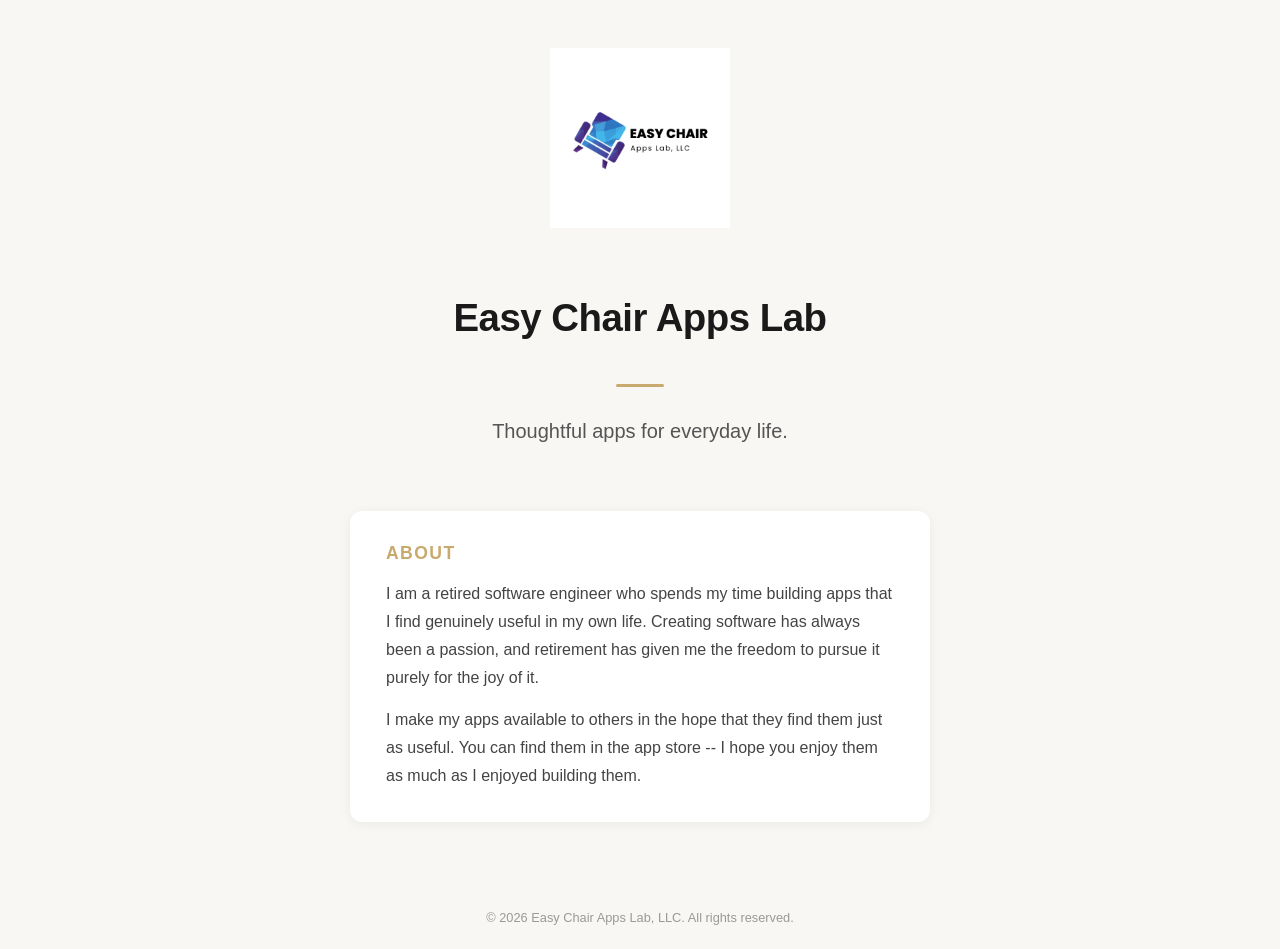
==== index.html @ c56d4b53 "feat: initial single-page company site" ====
<!DOCTYPE html>
<html lang="en">
<head>
  <meta charset="UTF-8" />
  <meta name="viewport" content="width=device-width, initial-scale=1.0" />
  <meta name="description" content="Easy Chair Apps Lab -- Thoughtful apps for everyday life." />
  <title>Easy Chair Apps Lab</title>
  <style>
    *, *::before, *::after {
      box-sizing: border-box;
      margin: 0;
      padding: 0;
    }

    body {
      font-family: -apple-system, BlinkMacSystemFont, "Segoe UI", Roboto, Helvetica, Arial, sans-serif;
      background-color: #f9f7f4;
      color: #2c2c2c;
      min-height: 100vh;
      display: flex;
      flex-direction: column;
    }

    header {
      padding: 3rem 1.5rem 2rem;
      text-align: center;
    }

    header img {
      max-width: 180px;
      width: 100%;
      height: auto;
    }

    main {
      flex: 1;
      display: flex;
      flex-direction: column;
      align-items: center;
      justify-content: center;
      text-align: center;
      padding: 2rem 1.5rem 4rem;
    }

    h1 {
      font-size: clamp(1.6rem, 4vw, 2.4rem);
      font-weight: 700;
      letter-spacing: -0.5px;
      color: #1a1a1a;
      margin-bottom: 1rem;
    }

    .tagline {
      font-size: clamp(1rem, 2.5vw, 1.25rem);
      color: #555;
      max-width: 480px;
      line-height: 1.6;
    }

    .divider {
      width: 48px;
      height: 3px;
      background-color: #c8a96e;
      border-radius: 2px;
      margin: 1.75rem auto;
    }

    .about {
      margin-top: 4rem;
      max-width: 580px;
      text-align: left;
      background: #fff;
      border-radius: 12px;
      padding: 2rem 2.25rem;
      box-shadow: 0 2px 12px rgba(0,0,0,0.06);
    }

    .about h2 {
      font-size: 1.1rem;
      font-weight: 700;
      text-transform: uppercase;
      letter-spacing: 0.08em;
      color: #c8a96e;
      margin-bottom: 1rem;
    }

    .about p {
      font-size: 1rem;
      color: #444;
      line-height: 1.75;
    }

    .about p + p {
      margin-top: 0.85rem;
    }

    footer {
      text-align: center;
      padding: 1.5rem;
      font-size: 0.8rem;
      color: #999;
    }
  </style>
</head>
<body>

  <header>
    <img src="logo.png" alt="Easy Chair Apps Lab logo" />
  </header>

  <main>
    <h1>Easy Chair Apps Lab</h1>
    <div class="divider"></div>
    <p class="tagline">Thoughtful apps for everyday life.</p>

    <div class="about">
      <h2>About</h2>
      <p>I am a retired software engineer who spends my time building apps that I find genuinely
         useful in my own life. Creating software has always been a passion, and retirement
         has given me the freedom to pursue it purely for the joy of it.</p>
      <p>I make my apps available to others in the hope that they find them just as useful.
         You can find them in the app store -- I hope you enjoy them as much as I enjoyed
         building them.</p>
    </div>
  </main>

  <footer>
    <p>&copy; 2026 Easy Chair Apps Lab, LLC. All rights reserved.</p>
  </footer>

</body>
</html>
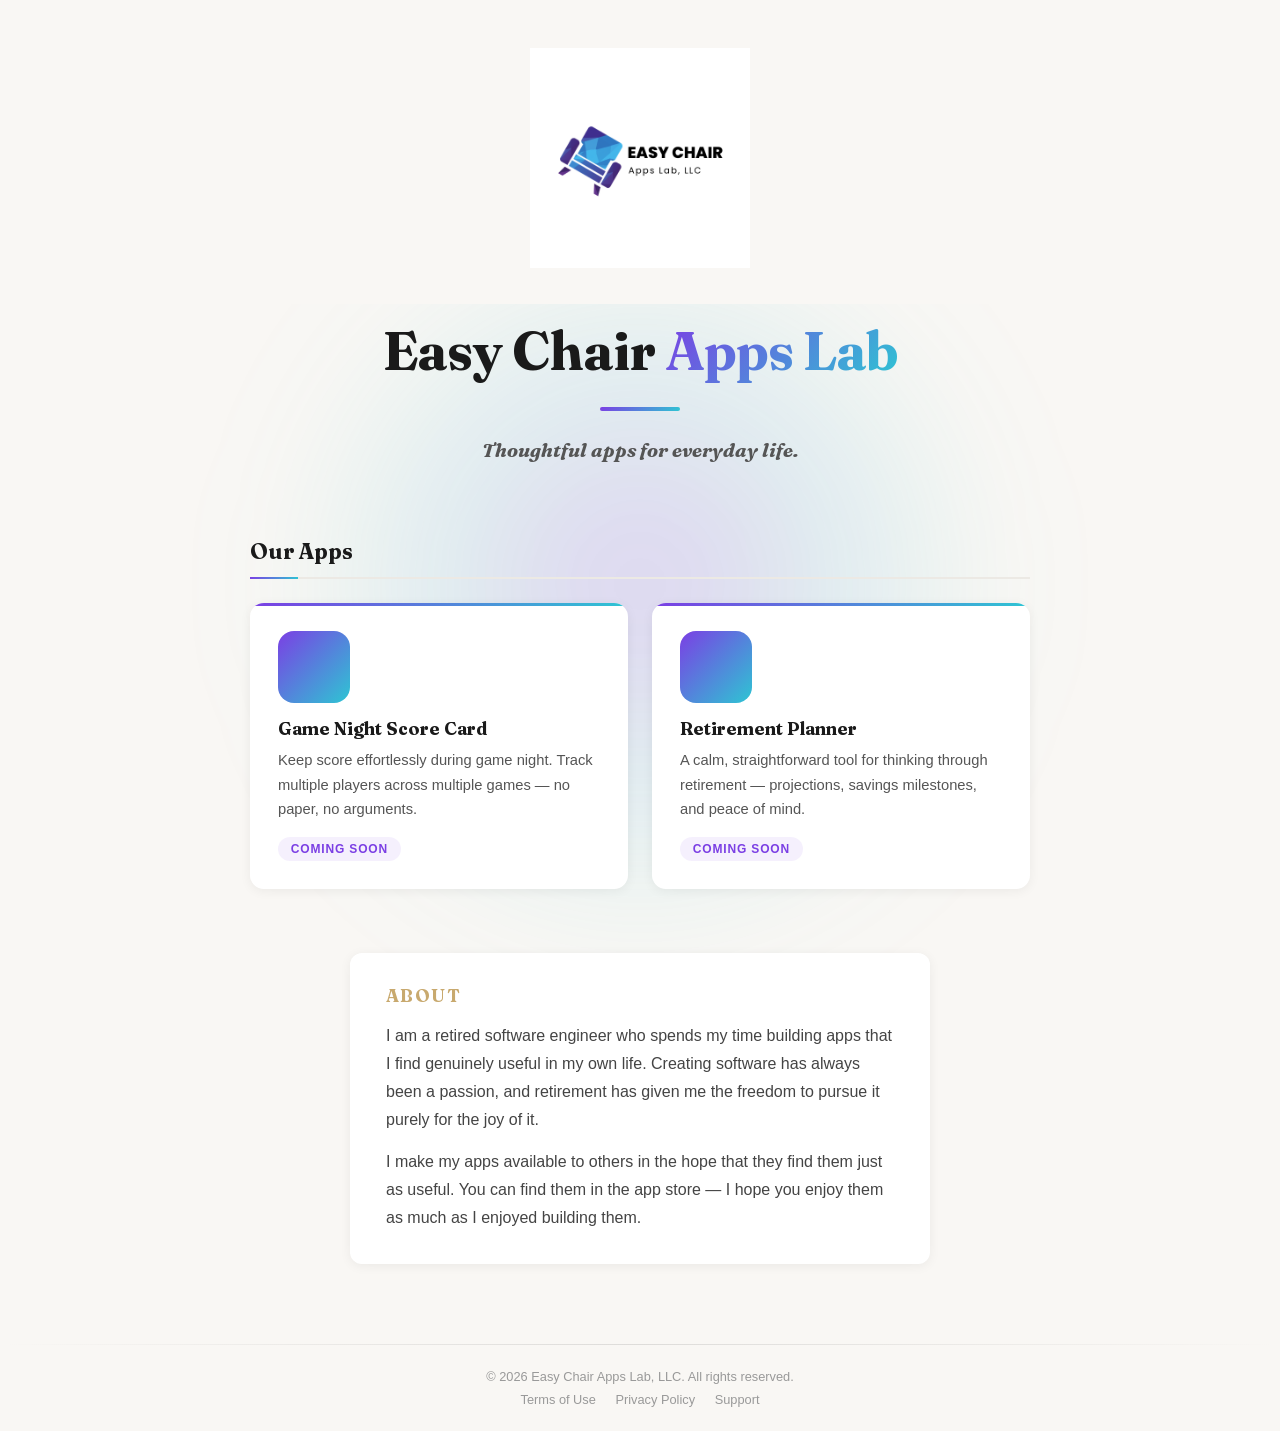
==== commit 28620c2f: "Merge pull request #2 from fksimon-apps/feat/visual-refresh Visual refresh: shared CSS, Fraunces fon" ====
--- a/index.html
+++ b/index.html
@@ -5,113 +5,42 @@
   <meta name="viewport" content="width=device-width, initial-scale=1.0" />
   <meta name="description" content="Easy Chair Apps Lab -- Thoughtful apps for everyday life." />
   <title>Easy Chair Apps Lab</title>
-  <style>
-    *, *::before, *::after {
-      box-sizing: border-box;
-      margin: 0;
-      padding: 0;
-    }
-
-    body {
-      font-family: -apple-system, BlinkMacSystemFont, "Segoe UI", Roboto, Helvetica, Arial, sans-serif;
-      background-color: #f9f7f4;
-      color: #2c2c2c;
-      min-height: 100vh;
-      display: flex;
-      flex-direction: column;
-    }
-
-    header {
-      padding: 3rem 1.5rem 2rem;
-      text-align: center;
-    }
-
-    header img {
-      max-width: 180px;
-      width: 100%;
-      height: auto;
-    }
-
-    main {
-      flex: 1;
-      display: flex;
-      flex-direction: column;
-      align-items: center;
-      justify-content: center;
-      text-align: center;
-      padding: 2rem 1.5rem 4rem;
-    }
-
-    h1 {
-      font-size: clamp(1.6rem, 4vw, 2.4rem);
-      font-weight: 700;
-      letter-spacing: -0.5px;
-      color: #1a1a1a;
-      margin-bottom: 1rem;
-    }
-
-    .tagline {
-      font-size: clamp(1rem, 2.5vw, 1.25rem);
-      color: #555;
-      max-width: 480px;
-      line-height: 1.6;
-    }
-
-    .divider {
-      width: 48px;
-      height: 3px;
-      background-color: #c8a96e;
-      border-radius: 2px;
-      margin: 1.75rem auto;
-    }
-
-    .about {
-      margin-top: 4rem;
-      max-width: 580px;
-      text-align: left;
-      background: #fff;
-      border-radius: 12px;
-      padding: 2rem 2.25rem;
-      box-shadow: 0 2px 12px rgba(0,0,0,0.06);
-    }
-
-    .about h2 {
-      font-size: 1.1rem;
-      font-weight: 700;
-      text-transform: uppercase;
-      letter-spacing: 0.08em;
-      color: #c8a96e;
-      margin-bottom: 1rem;
-    }
-
-    .about p {
-      font-size: 1rem;
-      color: #444;
-      line-height: 1.75;
-    }
-
-    .about p + p {
-      margin-top: 0.85rem;
-    }
-
-    footer {
-      text-align: center;
-      padding: 1.5rem;
-      font-size: 0.8rem;
-      color: #999;
-    }
-  </style>
+  <link rel="stylesheet" href="styles.css" />
 </head>
 <body>
 
-  <header>
+  <header class="home-header">
     <img src="logo.png" alt="Easy Chair Apps Lab logo" />
   </header>
 
-  <main>
-    <h1>Easy Chair Apps Lab</h1>
-    <div class="divider"></div>
-    <p class="tagline">Thoughtful apps for everyday life.</p>
+  <main class="home-main">
+
+    <section class="hero">
+      <h1>Easy Chair <span class="brand-gradient">Apps Lab</span></h1>
+      <div class="divider"></div>
+      <p class="tagline">Thoughtful apps for everyday life.</p>
+    </section>
+
+    <section class="apps">
+      <h2>Our Apps</h2>
+      <div class="app-grid">
+
+        <article class="app-card">
+          <div class="app-icon"></div>
+          <h3>Game Night Score Card</h3>
+          <p>Keep score effortlessly during game night. Track multiple players across multiple games — no paper, no arguments.</p>
+          <span class="app-coming-soon">Coming Soon</span>
+        </article>
+
+        <article class="app-card">
+          <div class="app-icon"></div>
+          <h3>Retirement Planner</h3>
+          <p>A calm, straightforward tool for thinking through retirement — projections, savings milestones, and peace of mind.</p>
+          <span class="app-coming-soon">Coming Soon</span>
+        </article>
+
+      </div>
+    </section>
 
     <div class="about">
       <h2>About</h2>
@@ -119,13 +48,19 @@
          useful in my own life. Creating software has always been a passion, and retirement
          has given me the freedom to pursue it purely for the joy of it.</p>
       <p>I make my apps available to others in the hope that they find them just as useful.
-         You can find them in the app store -- I hope you enjoy them as much as I enjoyed
+         You can find them in the app store &mdash; I hope you enjoy them as much as I enjoyed
          building them.</p>
     </div>
+
   </main>
 
   <footer>
     <p>&copy; 2026 Easy Chair Apps Lab, LLC. All rights reserved.</p>
+    <p style="margin-top:0.5rem;">
+      <a href="terms.html">Terms of Use</a>
+      <a href="privacy.html">Privacy Policy</a>
+      <a href="support.html">Support</a>
+    </p>
   </footer>
 
 </body>
--- a/styles.css
+++ b/styles.css
@@ -0,0 +1,492 @@
+/* =====================================================
+   FONTS
+   ===================================================== */
+@font-face {
+  font-family: 'Fraunces';
+  font-weight: 400 700;
+  font-style: normal;
+  font-display: swap;
+  src: url('fonts/fraunces-latin.woff2') format('woff2');
+  unicode-range: U+0000-00FF, U+0131, U+0152-0153, U+02BB-02BC, U+02C6, U+02DA,
+    U+02DC, U+0304, U+0308, U+0329, U+2000-206F, U+20AC, U+2122, U+2191,
+    U+2193, U+2212, U+2215, U+FEFF, U+FFFD;
+}
+
+@font-face {
+  font-family: 'Fraunces';
+  font-weight: 700;
+  font-style: italic;
+  font-display: swap;
+  src: url('fonts/fraunces-italic-700-latin.woff2') format('woff2');
+  unicode-range: U+0000-00FF, U+0131, U+0152-0153, U+02BB-02BC, U+02C6, U+02DA,
+    U+02DC, U+0304, U+0308, U+0329, U+2000-206F, U+20AC, U+2122, U+2191,
+    U+2193, U+2212, U+2215, U+FEFF, U+FFFD;
+}
+
+/* =====================================================
+   TOKENS
+   ===================================================== */
+:root {
+  --bg: #f9f7f4;
+  --ink: #1a1a1a;
+  --ink-soft: #555;
+  --muted: #999;
+  --border: #ece9e4;
+  --gold: #c8a96e;
+  --violet: #7b3fe4;
+  --cyan: #2ec5d3;
+  --grad: linear-gradient(135deg, var(--violet) 0%, var(--cyan) 100%);
+  --shadow-soft: 0 2px 12px rgba(0, 0, 0, 0.06);
+  --shadow-violet: 0 8px 32px rgba(123, 63, 228, 0.12);
+  --serif: 'Fraunces', Georgia, serif;
+  --sans: -apple-system, BlinkMacSystemFont, "Segoe UI", Roboto, Helvetica,
+    Arial, sans-serif;
+}
+
+/* =====================================================
+   RESET & BASE
+   ===================================================== */
+*, *::before, *::after {
+  box-sizing: border-box;
+  margin: 0;
+  padding: 0;
+}
+
+body {
+  font-family: var(--sans);
+  background-color: var(--bg);
+  color: var(--ink);
+  min-height: 100vh;
+  display: flex;
+  flex-direction: column;
+}
+
+/* =====================================================
+   HEADER — home page
+   ===================================================== */
+.home-header {
+  padding: 3rem 1.5rem 2rem;
+  text-align: center;
+}
+
+.home-header img {
+  max-width: 220px;
+  width: 100%;
+  height: auto;
+  animation: fadeUp 0.6s ease-out both;
+  animation-delay: 0.1s;
+}
+
+/* =====================================================
+   HEADER — legal pages
+   ===================================================== */
+.legal-header {
+  padding: 2rem 1.5rem 1.5rem;
+  text-align: center;
+  border-bottom: 1px solid transparent;
+  border-image: linear-gradient(to right, transparent, rgba(26, 26, 26, 0.12) 50%, transparent) 1;
+}
+
+.legal-header a {
+  text-decoration: none;
+  display: inline-block;
+}
+
+.legal-header img {
+  max-width: 120px;
+  width: 100%;
+  height: auto;
+  transition: transform 200ms ease;
+}
+
+.legal-header a:hover img {
+  transform: scale(1.02);
+}
+
+/* =====================================================
+   MAIN — home page
+   ===================================================== */
+.home-main {
+  flex: 1;
+  display: flex;
+  flex-direction: column;
+  align-items: center;
+  text-align: center;
+  padding: 1rem 1.5rem 5rem;
+  position: relative;
+  overflow: hidden;
+}
+
+.home-main::before {
+  content: '';
+  position: absolute;
+  top: -80px;
+  left: 50%;
+  transform: translateX(-50%);
+  width: 720px;
+  height: 720px;
+  background: radial-gradient(
+    circle,
+    rgba(123, 63, 228, 0.22) 0%,
+    rgba(46, 197, 211, 0.12) 45%,
+    transparent 70%
+  );
+  filter: blur(70px);
+  z-index: 0;
+  pointer-events: none;
+}
+
+/* =====================================================
+   HERO
+   ===================================================== */
+.hero {
+  position: relative;
+  z-index: 1;
+  display: flex;
+  flex-direction: column;
+  align-items: center;
+}
+
+.hero h1 {
+  font-family: var(--serif);
+  font-size: clamp(2.2rem, 5vw, 3.4rem);
+  font-weight: 700;
+  letter-spacing: -1px;
+  color: var(--ink);
+  line-height: 1.15;
+  animation: fadeUp 0.6s ease-out both;
+  animation-delay: 0.25s;
+}
+
+.brand-gradient {
+  background: var(--grad);
+  -webkit-background-clip: text;
+  -webkit-text-fill-color: transparent;
+  background-clip: text;
+}
+
+.divider {
+  width: 80px;
+  height: 4px;
+  background: var(--grad);
+  border-radius: 2px;
+  margin: 1.5rem auto;
+  transform-origin: left center;
+  animation: dividerIn 0.6s ease-out both;
+  animation-delay: 0.45s;
+}
+
+.tagline {
+  font-family: var(--serif);
+  font-style: italic;
+  font-size: clamp(1rem, 2.5vw, 1.2rem);
+  color: var(--ink-soft);
+  max-width: 460px;
+  line-height: 1.65;
+  animation: fadeUp 0.6s ease-out both;
+  animation-delay: 0.6s;
+}
+
+/* =====================================================
+   APPS SHOWCASE
+   ===================================================== */
+.apps {
+  position: relative;
+  z-index: 1;
+  width: 100%;
+  max-width: 780px;
+  margin-top: 4.5rem;
+  text-align: left;
+}
+
+.apps > h2 {
+  font-family: var(--serif);
+  font-size: 1.35rem;
+  font-weight: 700;
+  color: var(--ink);
+  margin-bottom: 1.5rem;
+  padding-bottom: 0.75rem;
+  border-bottom: 2px solid var(--border);
+  position: relative;
+}
+
+.apps > h2::after {
+  content: '';
+  position: absolute;
+  bottom: -2px;
+  left: 0;
+  width: 48px;
+  height: 2px;
+  background: var(--grad);
+}
+
+.app-grid {
+  display: grid;
+  grid-template-columns: repeat(auto-fit, minmax(280px, 1fr));
+  gap: 1.5rem;
+}
+
+.app-card {
+  background: #fff;
+  border-radius: 14px;
+  padding: 1.75rem;
+  box-shadow: var(--shadow-soft);
+  display: flex;
+  flex-direction: column;
+  gap: 0.5rem;
+  transition: transform 200ms ease, box-shadow 200ms ease;
+  position: relative;
+  overflow: hidden;
+}
+
+.app-card::before {
+  content: '';
+  position: absolute;
+  top: 0;
+  left: 0;
+  right: 0;
+  height: 3px;
+  background: var(--grad);
+}
+
+.app-card:hover {
+  transform: translateY(-4px);
+  box-shadow: var(--shadow-violet);
+}
+
+.app-icon {
+  width: 72px;
+  height: 72px;
+  border-radius: 16px;
+  background: var(--grad);
+  margin-bottom: 0.4rem;
+  flex-shrink: 0;
+}
+
+.app-card h3 {
+  font-family: var(--serif);
+  font-size: 1.1rem;
+  font-weight: 700;
+  color: var(--ink);
+  line-height: 1.3;
+}
+
+.app-card > p {
+  font-size: 0.92rem;
+  color: var(--ink-soft);
+  line-height: 1.65;
+  flex: 1;
+  margin-bottom: 0.5rem;
+}
+
+.app-coming-soon {
+  display: inline-flex;
+  align-items: center;
+  font-size: 0.75rem;
+  font-weight: 600;
+  letter-spacing: 0.07em;
+  text-transform: uppercase;
+  color: var(--violet);
+  background: rgba(123, 63, 228, 0.08);
+  border-radius: 100px;
+  padding: 0.3rem 0.8rem;
+  align-self: flex-start;
+  margin-top: auto;
+}
+
+/* =====================================================
+   ABOUT CARD
+   ===================================================== */
+.about {
+  position: relative;
+  z-index: 1;
+  margin-top: 4rem;
+  max-width: 580px;
+  width: 100%;
+  text-align: left;
+  background: #fff;
+  border-radius: 12px;
+  padding: 2rem 2.25rem;
+  box-shadow: var(--shadow-soft);
+  transition: box-shadow 200ms ease;
+}
+
+.about:hover {
+  box-shadow: var(--shadow-violet);
+}
+
+.about h2 {
+  font-family: var(--serif);
+  font-size: 1.1rem;
+  font-weight: 700;
+  text-transform: uppercase;
+  letter-spacing: 0.08em;
+  color: var(--gold);
+  margin-bottom: 1rem;
+}
+
+.about p {
+  font-size: 1rem;
+  color: #444;
+  line-height: 1.75;
+}
+
+.about p + p {
+  margin-top: 0.85rem;
+}
+
+/* =====================================================
+   MAIN — legal pages
+   ===================================================== */
+.legal-main {
+  flex: 1;
+  max-width: 720px;
+  margin: 0 auto;
+  padding: 3rem 1.5rem 4rem;
+  width: 100%;
+}
+
+.legal-main h1 {
+  font-family: var(--serif);
+  font-size: 1.8rem;
+  font-weight: 700;
+  color: var(--ink);
+  margin-bottom: 0.4rem;
+}
+
+.effective {
+  font-size: 0.85rem;
+  color: var(--muted);
+  margin-bottom: 2.5rem;
+}
+
+.legal-main h2 {
+  font-size: 0.82rem;
+  font-weight: 700;
+  text-transform: uppercase;
+  letter-spacing: 0.08em;
+  color: var(--ink);
+  margin-top: 2rem;
+  margin-bottom: 0.75rem;
+  padding-left: 0.85rem;
+  border-left: 3px solid var(--violet);
+}
+
+.legal-main p {
+  font-size: 1rem;
+  line-height: 1.75;
+  color: #444;
+  margin-bottom: 0.85rem;
+}
+
+.legal-main ul {
+  padding-left: 1.4rem;
+  margin-bottom: 0.85rem;
+}
+
+.legal-main ul li {
+  font-size: 1rem;
+  line-height: 1.75;
+  color: #444;
+  margin-bottom: 0.3rem;
+}
+
+.legal-main a {
+  color: var(--gold);
+}
+
+/* =====================================================
+   FOOTER
+   ===================================================== */
+footer {
+  text-align: center;
+  padding: 1.5rem;
+  font-size: 0.8rem;
+  color: var(--muted);
+  border-top: 1px solid transparent;
+  border-image: linear-gradient(to right, transparent, rgba(26, 26, 26, 0.12) 50%, transparent) 1;
+}
+
+footer a {
+  color: var(--muted);
+  margin: 0 0.5rem;
+  text-decoration: none;
+  position: relative;
+  padding-bottom: 2px;
+}
+
+footer a::after {
+  content: '';
+  position: absolute;
+  bottom: 0;
+  left: 0;
+  width: 0;
+  height: 1px;
+  background: var(--gold);
+  transition: width 200ms ease;
+}
+
+footer a:hover {
+  color: var(--gold);
+}
+
+footer a:hover::after {
+  width: 100%;
+}
+
+/* =====================================================
+   ANIMATIONS
+   ===================================================== */
+@keyframes fadeUp {
+  from {
+    opacity: 0;
+    transform: translateY(12px);
+  }
+  to {
+    opacity: 1;
+    transform: translateY(0);
+  }
+}
+
+@keyframes dividerIn {
+  from {
+    transform: scaleX(0);
+    opacity: 0;
+  }
+  to {
+    transform: scaleX(1);
+    opacity: 1;
+  }
+}
+
+/* =====================================================
+   RESPONSIVE
+   ===================================================== */
+@media (max-width: 600px) {
+  .home-header img {
+    max-width: 160px;
+  }
+
+  .app-grid {
+    grid-template-columns: 1fr;
+  }
+
+  .about {
+    padding: 1.5rem;
+  }
+
+  .legal-main h1 {
+    font-size: 1.5rem;
+  }
+}
+
+/* =====================================================
+   REDUCED MOTION
+   ===================================================== */
+@media (prefers-reduced-motion: reduce) {
+  *, *::before, *::after {
+    animation-duration: 0ms !important;
+    animation-iteration-count: 1 !important;
+    transition-duration: 0ms !important;
+  }
+}
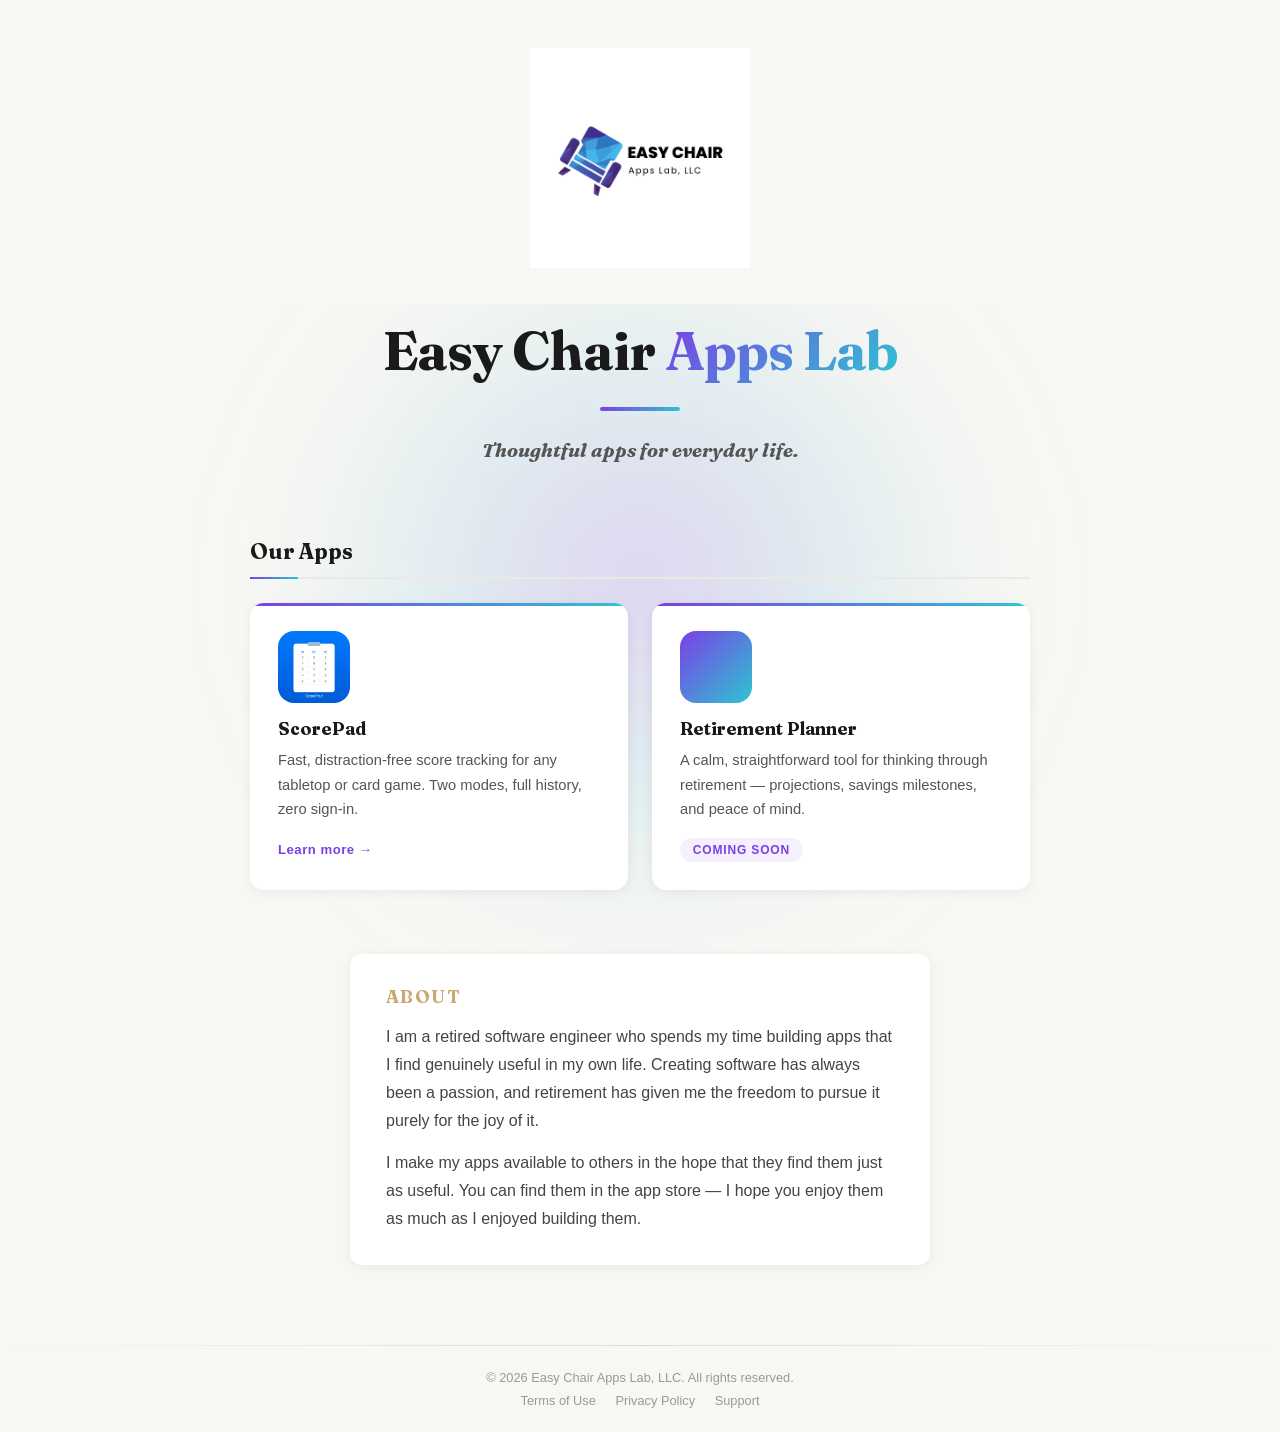
==== commit e64a20bf: "feat: add ScorePad marketing page and update home app card Adds scorepad.html with hero, feature car" ====
--- a/index.html
+++ b/index.html
@@ -26,10 +26,12 @@
       <div class="app-grid">
 
         <article class="app-card">
-          <div class="app-icon"></div>
-          <h3>Game Night Score Card</h3>
-          <p>Keep score effortlessly during game night. Track multiple players across multiple games — no paper, no arguments.</p>
-          <span class="app-coming-soon">Coming Soon</span>
+          <div class="app-icon" style="background:none;overflow:hidden;">
+            <img src="scorepad/icon.png" alt="ScorePad app icon" style="width:100%;height:100%;object-fit:cover;display:block;" />
+          </div>
+          <h3>ScorePad</h3>
+          <p>Fast, distraction-free score tracking for any tabletop or card game. Two modes, full history, zero sign-in.</p>
+          <a href="scorepad.html" class="app-card-link">Learn more &rarr;</a>
         </article>
 
         <article class="app-card">
--- a/styles.css
+++ b/styles.css
@@ -279,6 +279,35 @@
   margin-bottom: 0.5rem;
 }
 
+.app-card-link {
+  display: inline-flex;
+  align-items: center;
+  font-size: 0.82rem;
+  font-weight: 600;
+  letter-spacing: 0.04em;
+  color: var(--violet);
+  text-decoration: none;
+  align-self: flex-start;
+  margin-top: auto;
+  padding: 0.3rem 0;
+  position: relative;
+}
+
+.app-card-link::after {
+  content: '';
+  position: absolute;
+  bottom: 0;
+  left: 0;
+  width: 0;
+  height: 1.5px;
+  background: var(--violet);
+  transition: width 200ms ease;
+}
+
+.app-card-link:hover::after {
+  width: 100%;
+}
+
 .app-coming-soon {
   display: inline-flex;
   align-items: center;
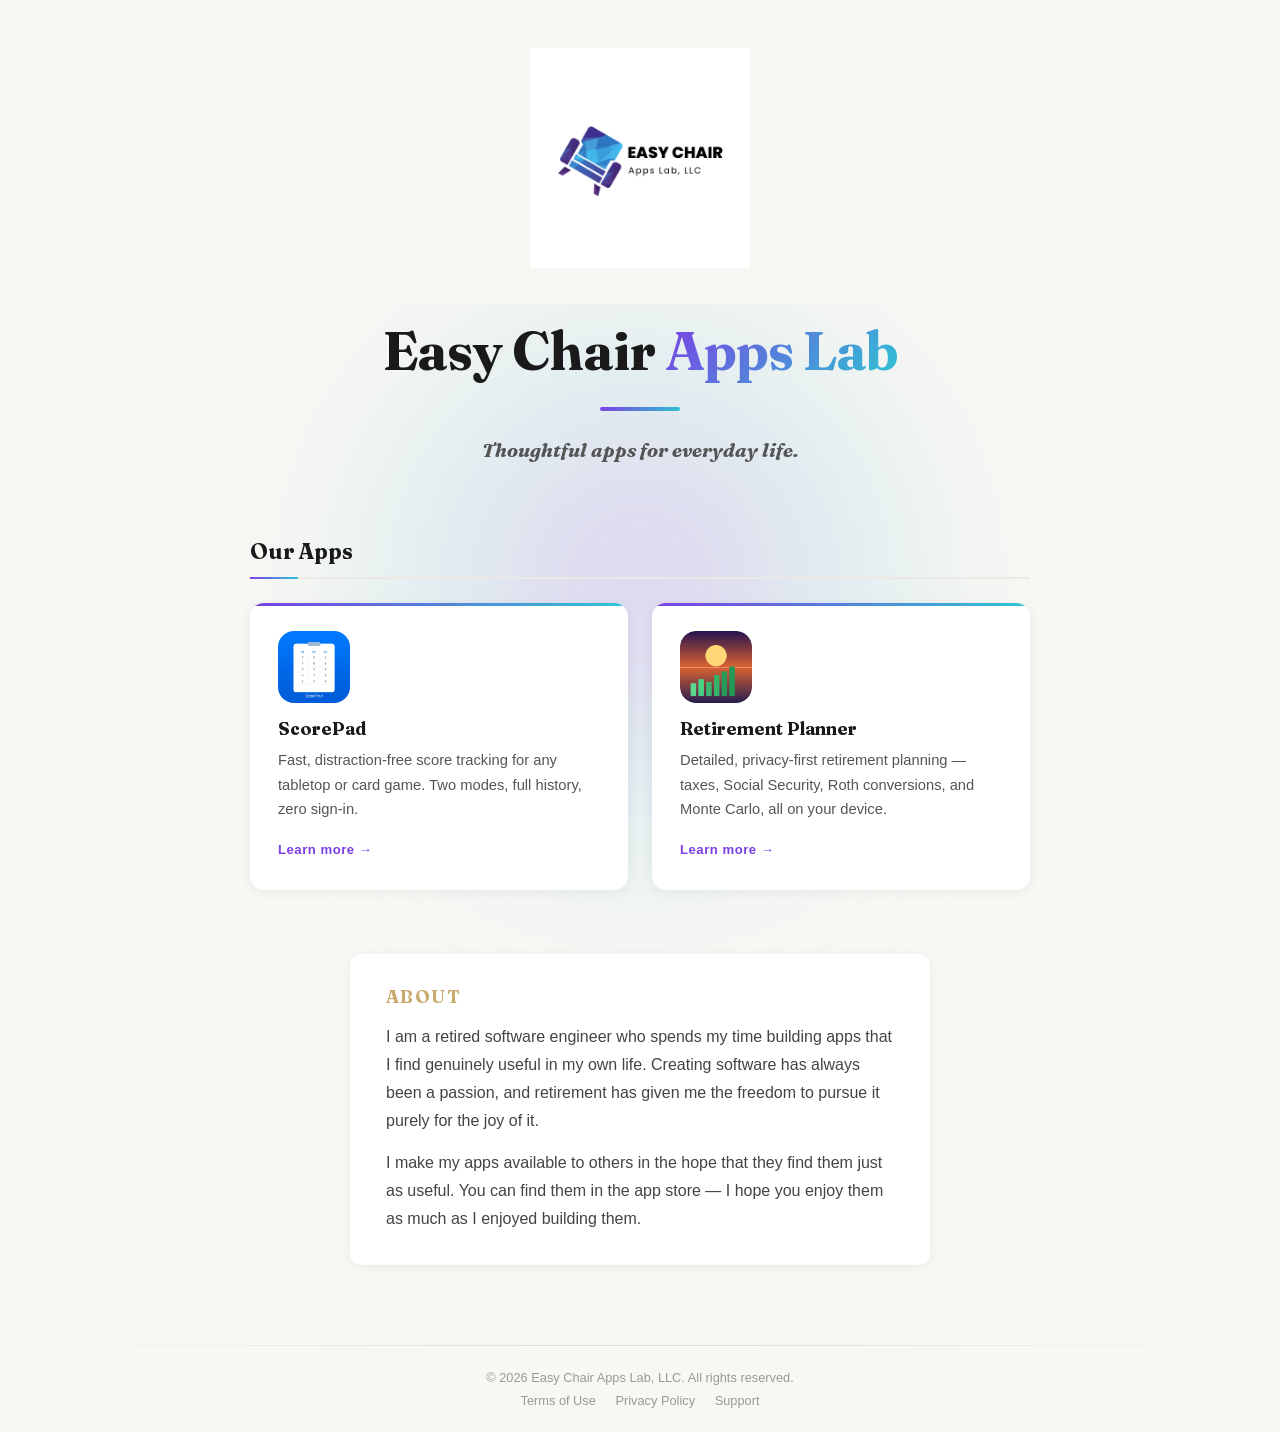
==== commit 4edb2a5f: "Merge pull request #4 from fksimon-apps/feat/retirement-planner-marketing-page feat: Retirement Plan" ====
--- a/index.html
+++ b/index.html
@@ -35,10 +35,12 @@
         </article>
 
         <article class="app-card">
-          <div class="app-icon"></div>
+          <div class="app-icon" style="background:none;overflow:hidden;">
+            <img src="retirementplanner/icon.png" alt="Retirement Planner app icon" style="width:100%;height:100%;object-fit:cover;display:block;" />
+          </div>
           <h3>Retirement Planner</h3>
-          <p>A calm, straightforward tool for thinking through retirement — projections, savings milestones, and peace of mind.</p>
-          <span class="app-coming-soon">Coming Soon</span>
+          <p>Detailed, privacy-first retirement planning &mdash; taxes, Social Security, Roth conversions, and Monte Carlo, all on your device.</p>
+          <a href="retirementplanner.html" class="app-card-link">Learn more &rarr;</a>
         </article>
 
       </div>
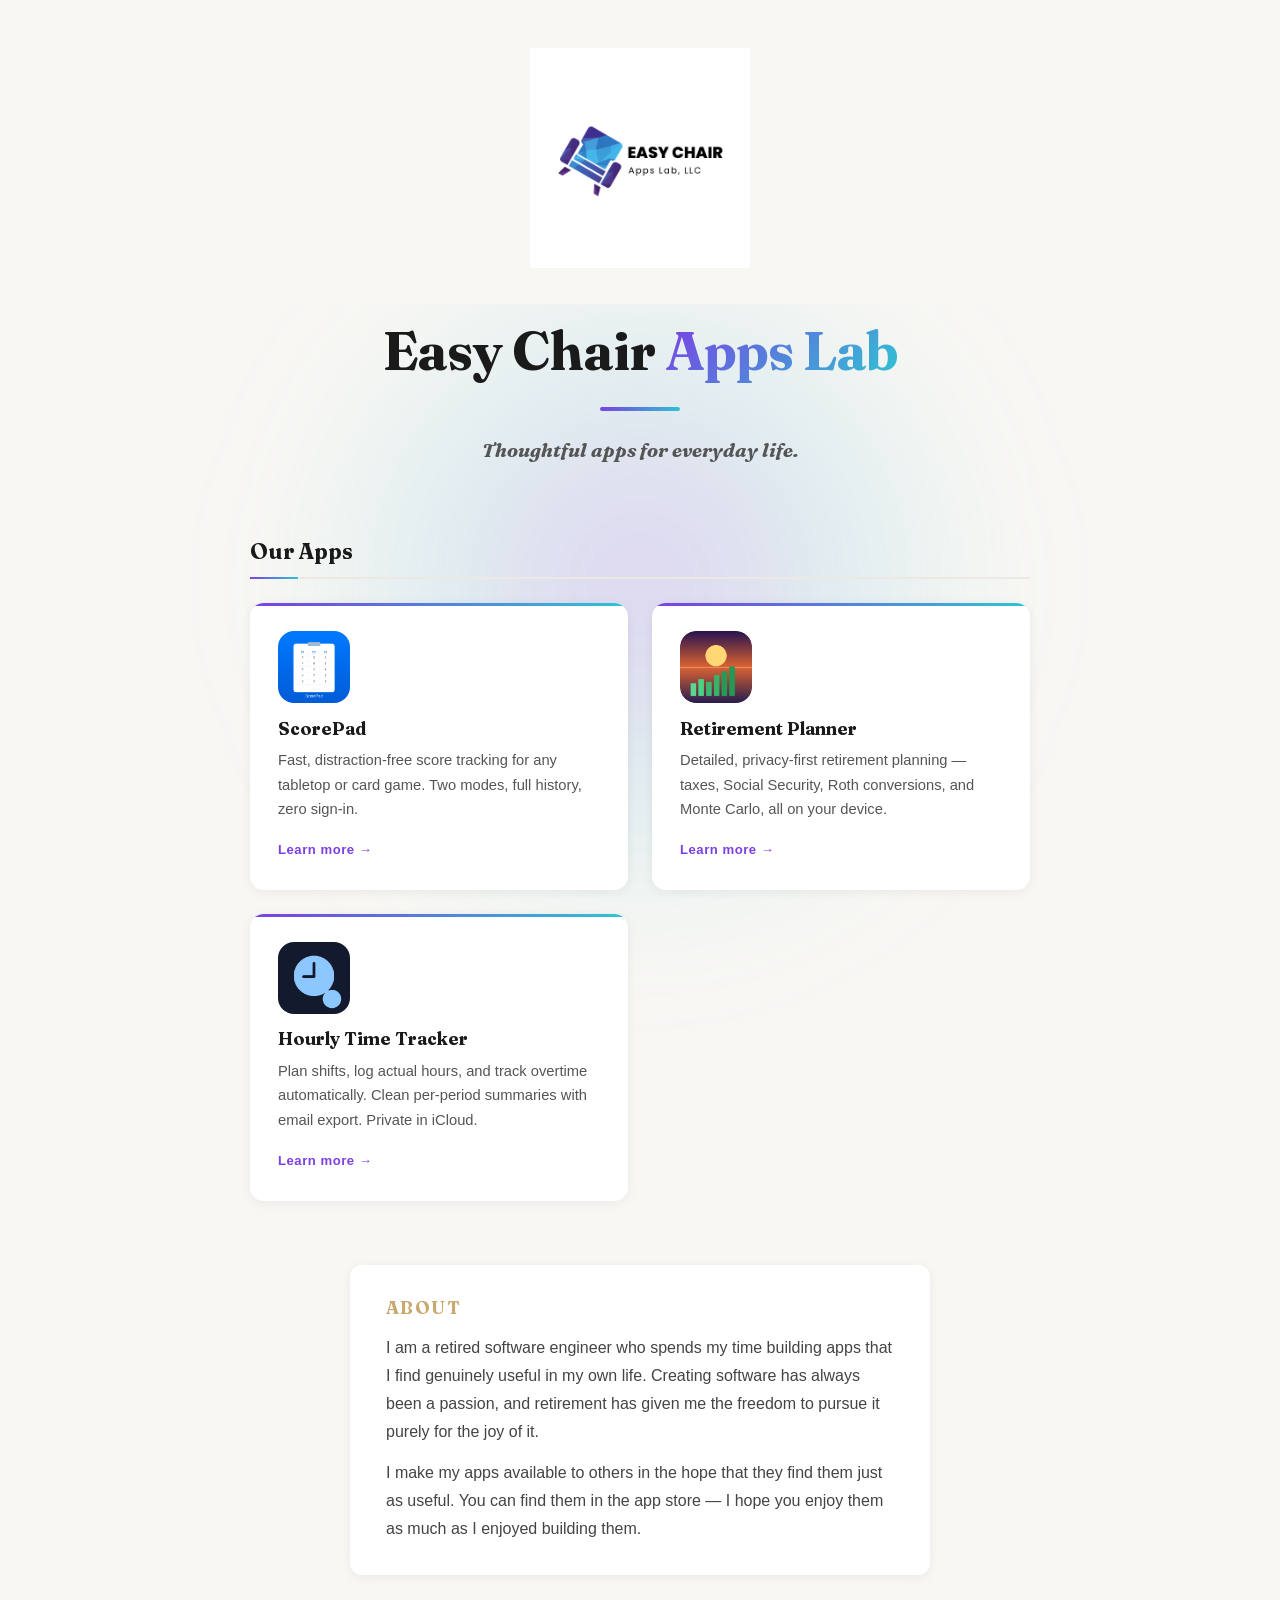
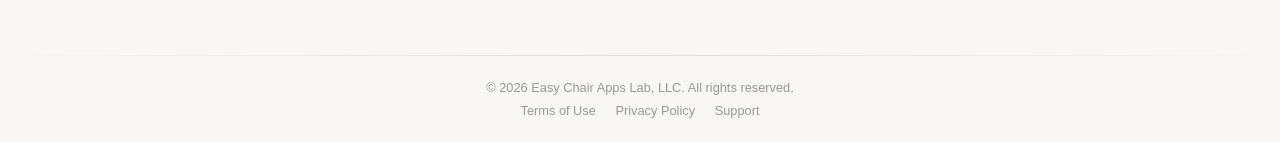
==== commit 6785953d: "feat: add Hourly Time Tracker marketing page Scaffolds hourlytimetracker.html with 9 feature cards, " ====
--- a/index.html
+++ b/index.html
@@ -43,6 +43,15 @@
           <a href="retirementplanner.html" class="app-card-link">Learn more &rarr;</a>
         </article>
 
+        <article class="app-card">
+          <div class="app-icon" style="background:none;overflow:hidden;">
+            <img src="hourlytimetracker/icon.png" alt="Hourly Time Tracker app icon" style="width:100%;height:100%;object-fit:cover;display:block;" />
+          </div>
+          <h3>Hourly Time Tracker</h3>
+          <p>Plan shifts, log actual hours, and track overtime automatically. Clean per-period summaries with email export. Private in iCloud.</p>
+          <a href="hourlytimetracker.html" class="app-card-link">Learn more &rarr;</a>
+        </article>
+
       </div>
     </section>
 
